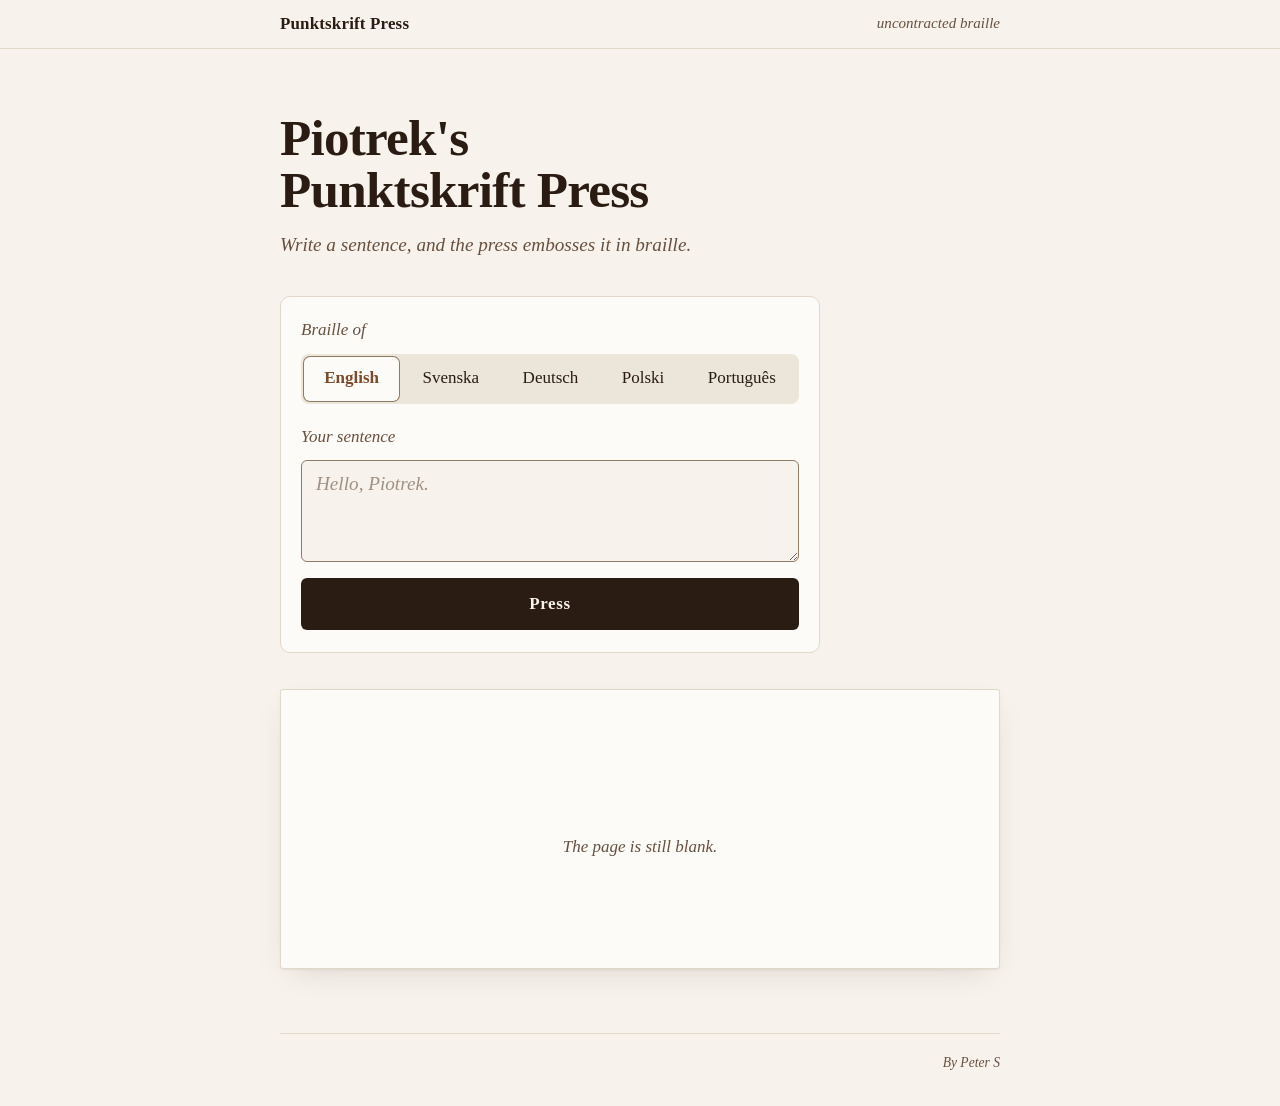
==== index.html @ 2b4dc721 "Page skeleton: sentence slip, language switch, Press button, blank sheet Colours, type, nav and foot" ====
<!DOCTYPE html>
<html lang="en">
<head>
<meta charset="utf-8">
<meta name="viewport" content="width=device-width, initial-scale=1, viewport-fit=cover">
<meta name="theme-color" content="#f7f3ec" media="(prefers-color-scheme: light)">
<meta name="theme-color" content="#19110c" media="(prefers-color-scheme: dark)">
<title>Piotrek's Punktskrift Press</title>
<link rel="stylesheet" href="css/site.css">
<link rel="stylesheet" href="css/press.css">
</head>
<body>
<nav class="nav" aria-label="Punktskrift Press"><div class="in">
  <a class="brand" href="index.html" aria-current="page">Punktskrift Press</a>
  <span class="aside">uncontracted braille</span>
</div></nav>
<main>
  <header class="mast">
    <h1>Piotrek's Punktskrift Press</h1>
    <p class="sub">Write a sentence, and the press embosses it in braille.</p>
  </header>

  <form id="press" class="slip" autocomplete="off">
    <span class="lbl" id="lang-label">Braille of</span>
    <div class="seg" id="langs" role="radiogroup" aria-labelledby="lang-label">
      <button type="button" role="radio" aria-checked="true" class="on" data-lang="en" lang="en">English</button>
      <button type="button" role="radio" aria-checked="false" data-lang="sv" lang="sv">Svenska</button>
      <button type="button" role="radio" aria-checked="false" data-lang="de" lang="de">Deutsch</button>
      <button type="button" role="radio" aria-checked="false" data-lang="pl" lang="pl">Polski</button>
      <button type="button" role="radio" aria-checked="false" data-lang="pt" lang="pt-PT">Português</button>
    </div>
    <label class="lbl" for="text">Your sentence</label>
    <textarea id="text" rows="3" spellcheck="false" placeholder="Hello, Piotrek."></textarea>
    <button type="submit" class="primary" id="go">Press</button>
  </form>

  <section class="sheet-wrap" aria-label="Braille page">
    <div class="sheet" id="sheet">
      <p class="blank">The page is still blank.</p>
    </div>
  </section>
</main>
<footer class="foot">By Peter S</footer>
</body>
</html>
---- css/site.css ----
/* Punktskrift Press: the colours (light and dark), the type, the nav and the footer.
   Copied from Piotrek's Polynoun Tincture so the two look like siblings. */
:root{
  --serif:"Iowan Old Style","Palatino Linotype","URW Palladio L",P052,Palatino,"Book Antiqua",Georgia,serif;
  --paper:#f7f3ec;
  --card:#fdfbf7;
  --sunk:#ece5d9;
  --ink:#2a1c13;
  --muted:#67503f;
  --line:#e2d8c8;
  --edge:#8f7a63;
  --hover:rgba(42,28,19,.06);
  --focus:#2a1c13;
  --ok:#2c6640;
  --okbg:#e0eadb;
  --bad:#9a3426;
  --badbg:#f4ddd5;
  color-scheme:light;
}
@media (prefers-color-scheme:dark){
  :root:not([data-theme="light"]){
    --paper:#19110c;
    --card:#221812;
    --sunk:#2c2019;
    --ink:#f0e4d2;
    --muted:#ab9886;
    --line:#3a2b21;
    --edge:#76624f;
    --hover:rgba(240,228,210,.06);
    --focus:#f0e4d2;
    --ok:#95d3a5;
    --okbg:#1d3123;
    --bad:#f29d90;
    --badbg:#40231c;
    color-scheme:dark;
  }
}
:root[data-theme="dark"]{
  --paper:#19110c;
  --card:#221812;
  --sunk:#2c2019;
  --ink:#f0e4d2;
  --muted:#ab9886;
  --line:#3a2b21;
  --edge:#76624f;
  --hover:rgba(240,228,210,.06);
  --focus:#f0e4d2;
  --ok:#95d3a5;
  --okbg:#1d3123;
  --bad:#f29d90;
  --badbg:#40231c;
  color-scheme:dark;
}
html{height:100%;scroll-padding-top:env(safe-area-inset-top,0px);-webkit-text-size-adjust:100%}
*,*::before,*::after{box-sizing:border-box}
[hidden]{display:none!important}
body{margin:0;min-height:100%;background:var(--paper);color:var(--ink);font:17px/1.55 var(--serif);font-kerning:normal;-webkit-font-smoothing:antialiased;-moz-osx-font-smoothing:grayscale;padding:env(safe-area-inset-top,0px) env(safe-area-inset-right,0px) env(safe-area-inset-bottom,0px) env(safe-area-inset-left,0px)}
button,input,textarea{font:inherit;color:inherit}
button{cursor:pointer;-webkit-tap-highlight-color:transparent}
:focus-visible{outline:2px solid var(--focus);outline-offset:2px}

/* Site navigation */
.nav{border-bottom:1px solid var(--line)}
.nav .in{display:flex;align-items:center;justify-content:space-between;gap:12px;max-width:760px;margin:0 auto;padding:2px 20px}
.brand{display:inline-flex;align-items:center;min-height:44px;color:var(--ink);font-weight:600;font-size:1.06rem;letter-spacing:.01em;text-decoration:none;border-radius:4px}
.nav .aside{color:var(--muted);font-style:italic;font-size:.94rem}

/* Footer: a hairline the width of the text column, then the credit */
.foot{width:calc(100% - 40px);max-width:720px;margin:0 auto;padding:18px 0 32px;border-top:1px solid var(--line);color:var(--muted);font-style:italic;font-size:.85rem;text-align:right}

@media (max-width:400px){
  .nav .in{padding-left:16px;padding-right:16px}
  .foot{width:calc(100% - 32px)}
}
@media (hover:hover){
  .brand:hover{color:var(--ink)}
}
@media (prefers-reduced-motion:reduce){
  *,*::before,*::after{transition:none!important;animation:none!important}
}
---- css/press.css ----
/* Punktskrift Press: the input slip, the language switch, the Press button and the braille sheet.
   Loaded after site.css. The control styles follow Polynoun's trainers. */
:root{
  --accent:#7a4b2c;
  --fill:#2a1c13;
  --on-fill:#f7f3ec;
  --ring:rgba(122,75,44,.22);
}
@media (prefers-color-scheme:dark){
  :root:not([data-theme="light"]){
    --accent:#d9a77f;
    --fill:#f0e4d2;
    --on-fill:#19110c;
    --ring:rgba(217,167,127,.25);
  }
}
:root[data-theme="dark"]{
  --accent:#d9a77f;
  --fill:#f0e4d2;
  --on-fill:#19110c;
  --ring:rgba(217,167,127,.25);
}

main{max-width:760px;margin:0 auto;padding:clamp(32px,7vh,64px) 20px 64px}

/* Masthead, as on Polynoun's front page */
.mast{max-width:540px}
h1{margin:0;font-weight:600;font-size:clamp(2.3rem,9vw,3.2rem);line-height:1.02;letter-spacing:-.015em;text-wrap:balance}
.sub{margin:14px 0 0;color:var(--muted);font-style:italic;font-size:1.2rem;text-wrap:pretty}

/* The slip you write on */
.slip{max-width:540px;margin:36px 0 0;padding:20px 20px 22px;background:var(--card);border:1px solid var(--line);border-radius:10px}
.lbl{display:block;margin:0 0 10px;color:var(--muted);font-style:italic}
.seg{display:flex;flex-wrap:wrap;gap:3px;padding:3px;margin:0 0 20px;background:var(--sunk);border-radius:8px}
.seg button{flex:1 1 auto;min-height:44px;padding:8px;border:0;border-radius:6px;background:transparent;white-space:nowrap;transition:background-color .15s,color .15s}
.seg button.on{background:var(--card);color:var(--accent);font-weight:600;box-shadow:0 0 0 1px var(--edge)}
#text{display:block;width:100%;min-height:88px;padding:10px 14px;border:1px solid var(--edge);border-radius:6px;background:var(--paper);font-size:1.2rem;line-height:1.4;resize:vertical;transition:border-color .15s,box-shadow .15s}
#text:focus{outline:none;border-color:var(--accent);box-shadow:0 0 0 3px var(--ring)}
#text::placeholder{color:var(--muted);opacity:.6;font-style:italic}
.primary{display:flex;align-items:center;justify-content:center;width:100%;min-height:52px;margin-top:16px;padding:12px 20px;border:0;border-radius:6px;background:var(--fill);color:var(--on-fill);font-weight:600;font-size:1.06rem;letter-spacing:.04em;transition:opacity .15s}
.primary:active{opacity:.85}

/* The sheet of braille paper */
.sheet-wrap{margin:36px 0 0}
.sheet{position:relative;min-height:280px;padding:clamp(24px,6vw,48px);background:var(--card);border:1px solid var(--line);border-radius:3px;box-shadow:0 1px 2px rgba(42,28,19,.06),0 10px 30px -12px rgba(42,28,19,.18)}
.blank{margin:0;color:var(--muted);font-style:italic;text-align:center;padding-top:96px}

@media (max-width:400px){main{padding-left:16px;padding-right:16px}.slip{padding:16px}}
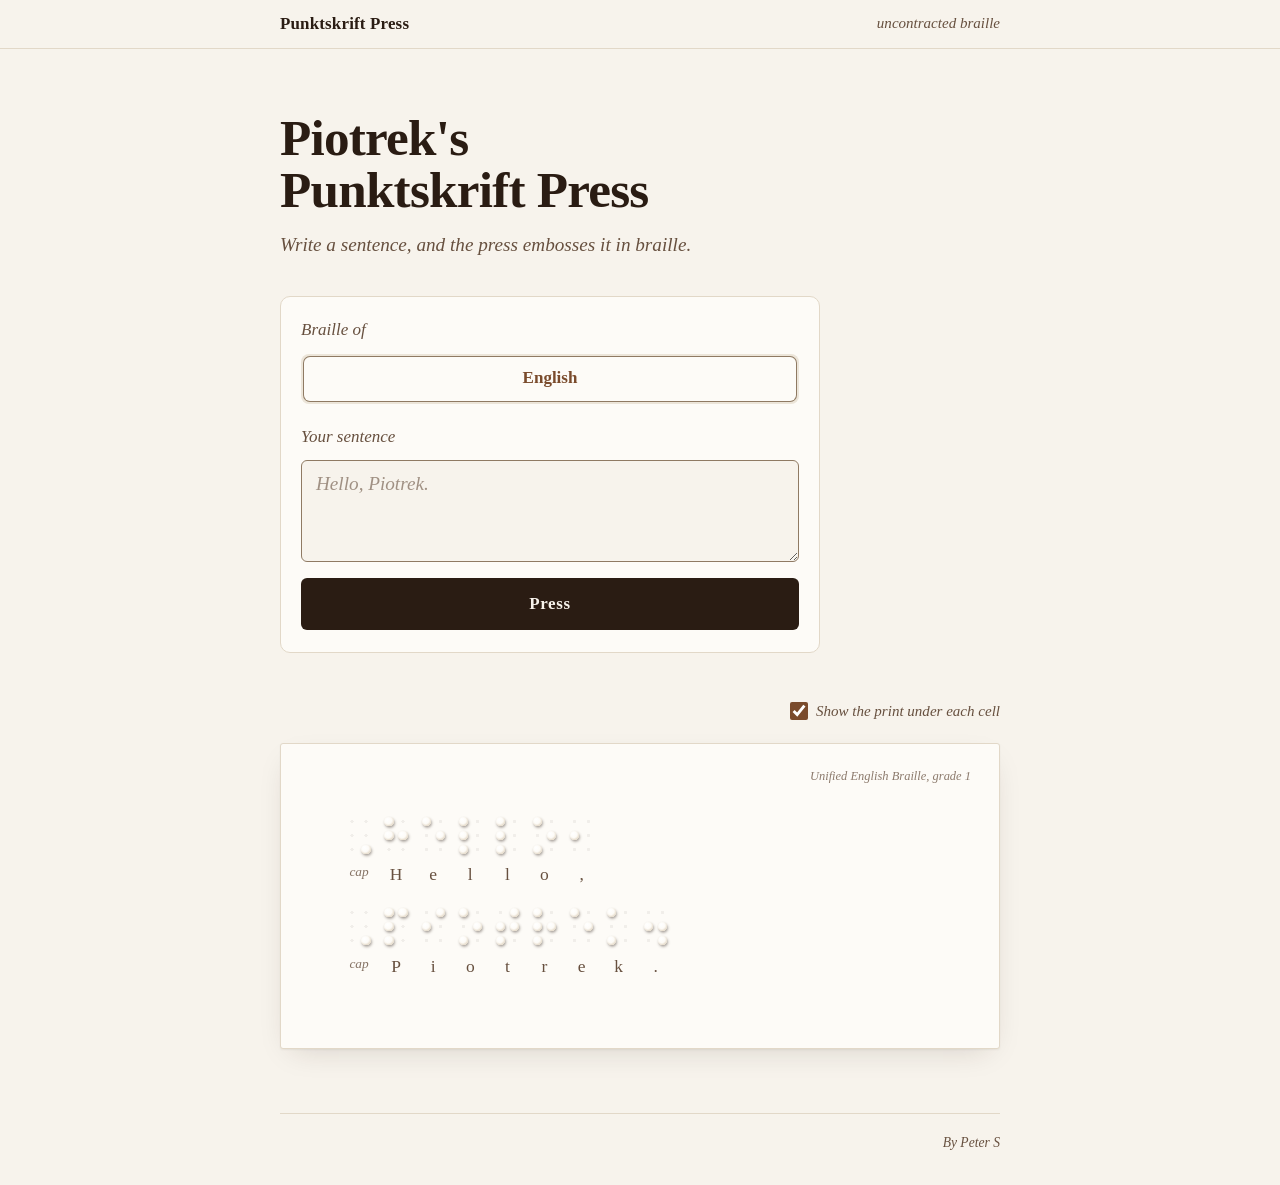
==== commit 96b22483: "Lay the braille out on the sheet: embossed dots, small print under each cell Raised dots are drawn i" ====
--- a/index.html
+++ b/index.html
@@ -22,24 +22,24 @@
 
   <form id="press" class="slip" autocomplete="off">
     <span class="lbl" id="lang-label">Braille of</span>
-    <div class="seg" id="langs" role="radiogroup" aria-labelledby="lang-label">
-      <button type="button" role="radio" aria-checked="true" class="on" data-lang="en" lang="en">English</button>
-      <button type="button" role="radio" aria-checked="false" data-lang="sv" lang="sv">Svenska</button>
-      <button type="button" role="radio" aria-checked="false" data-lang="de" lang="de">Deutsch</button>
-      <button type="button" role="radio" aria-checked="false" data-lang="pl" lang="pl">Polski</button>
-      <button type="button" role="radio" aria-checked="false" data-lang="pt" lang="pt-PT">Português</button>
-    </div>
+    <div class="seg" id="langs" role="radiogroup" aria-labelledby="lang-label"></div>
     <label class="lbl" for="text">Your sentence</label>
     <textarea id="text" rows="3" spellcheck="false" placeholder="Hello, Piotrek."></textarea>
     <button type="submit" class="primary" id="go">Press</button>
   </form>
 
   <section class="sheet-wrap" aria-label="Braille page">
-    <div class="sheet" id="sheet">
-      <p class="blank">The page is still blank.</p>
+    <div class="tools">
+      <label class="toggle"><input type="checkbox" id="show-print" checked> Show the print under each cell</label>
     </div>
+    <div class="sheet" id="sheet"></div>
+    <p class="note" id="note" hidden></p>
+    <p class="sr" id="reader" aria-live="polite"></p>
   </section>
 </main>
 <footer class="foot">By Peter S</footer>
+<script src="js/tables.js"></script>
+<script src="js/braille.js"></script>
+<script src="js/press.js"></script>
 </body>
 </html>
--- a/css/press.css
+++ b/css/press.css
@@ -40,9 +40,54 @@
 .primary{display:flex;align-items:center;justify-content:center;width:100%;min-height:52px;margin-top:16px;padding:12px 20px;border:0;border-radius:6px;background:var(--fill);color:var(--on-fill);font-weight:600;font-size:1.06rem;letter-spacing:.04em;transition:opacity .15s}
 .primary:active{opacity:.85}
 
-/* The sheet of braille paper */
+/* The sheet of braille paper.
+   Sizes follow real braille: dots 2.5 mm apart, cells 6 mm apart, lines 10 mm apart.
+   --u is one dot step; everything else is a multiple of it. */
 .sheet-wrap{margin:36px 0 0}
-.sheet{position:relative;min-height:280px;padding:clamp(24px,6vw,48px);background:var(--card);border:1px solid var(--line);border-radius:3px;box-shadow:0 1px 2px rgba(42,28,19,.06),0 10px 30px -12px rgba(42,28,19,.18)}
-.blank{margin:0;color:var(--muted);font-style:italic;text-align:center;padding-top:96px}
+.tools{display:flex;justify-content:flex-end;gap:16px;margin:0 0 10px}
+.toggle{display:inline-flex;align-items:center;gap:8px;min-height:44px;color:var(--muted);font-style:italic;font-size:.94rem;cursor:pointer}
+.toggle input{width:18px;height:18px;margin:0;accent-color:var(--accent)}
+.sheet{
+  --u:clamp(9px,2.6vw,14px);
+  position:relative;min-height:calc(var(--u) * 16);padding:calc(var(--u) * 5) clamp(18px,5vw,calc(var(--u) * 5));
+  background:var(--card);border:1px solid var(--line);border-radius:3px;
+  box-shadow:0 1px 2px rgba(42,28,19,.06),0 10px 30px -12px rgba(42,28,19,.18);
+  /* Embossing: the dots are paper too, lit from the top left */
+  --hi:#ffffff;--lo:#e6dccb;--shade:rgba(42,28,19,.42);--pin:rgba(42,28,19,.06);
+}
+@media (prefers-color-scheme:dark){
+  :root:not([data-theme="light"]) .sheet{--hi:#4d3c2f;--lo:#140d09;--shade:rgba(0,0,0,.7);--pin:rgba(240,228,210,.07)}
+}
+:root[data-theme="dark"] .sheet{--hi:#4d3c2f;--lo:#140d09;--shade:rgba(0,0,0,.7);--pin:rgba(240,228,210,.07)}
+
+.stamp{position:absolute;top:calc(var(--u) * 1.6);right:calc(var(--u) * 2);margin:0;color:var(--muted);font-style:italic;font-size:.78rem;opacity:.75}
+
+.line{display:flex;flex-wrap:wrap;column-gap:calc(var(--u) * 3.3);row-gap:calc(var(--u) * 1.4)}
+.line+.line{margin-top:calc(var(--u) * 1.4)}
+.line.empty{height:calc(var(--u) * 3)}
+.word{display:inline-flex;gap:calc(var(--u) * .65)}
+.glyph{display:inline-flex;flex-direction:column;align-items:center}
+.cells{display:inline-flex;gap:calc(var(--u) * .65)}
+
+/* A cell: two columns of three dots, numbered down the left (1 2 3) then the right (4 5 6) */
+.cell{display:grid;grid-template-columns:repeat(2,var(--u));grid-template-rows:repeat(3,var(--u));place-items:center}
+.d1{grid-area:1/1}.d2{grid-area:2/1}.d3{grid-area:3/1}.d4{grid-area:1/2}.d5{grid-area:2/2}.d6{grid-area:3/2}
+.dot{width:calc(var(--u) * .66);height:calc(var(--u) * .66);border-radius:50%;background:radial-gradient(circle,var(--pin) 0 22%,transparent 26%)}
+.dot.up{
+  background:radial-gradient(circle at 34% 30%,var(--hi) 0,var(--card) 48%,var(--lo) 100%);
+  box-shadow:calc(var(--u) * .06) calc(var(--u) * .12) calc(var(--u) * .2) var(--shade),inset calc(var(--u) * -.04) calc(var(--u) * -.06) calc(var(--u) * .1) var(--lo);
+}
+/* A character this braille has no cell for: the outline of an empty cell */
+.cell.missing{width:calc(var(--u) * 2);height:calc(var(--u) * 3);border:1px dashed var(--edge);border-radius:3px;opacity:.7}
+
+/* The print, small, under each cell */
+.print{min-height:1.3em;margin-top:calc(var(--u) * .5);color:var(--muted);font-size:calc(var(--u) * 1.25);line-height:1.3;white-space:pre}
+.print.label{font-style:italic;font-size:calc(var(--u) * .95);opacity:.8}
+.glyph.unknown .print{color:var(--accent)}
+.sheet.bare .print{visibility:hidden}
+.sheet.bare .line{row-gap:calc(var(--u) * 1)}
+
+.note{margin:12px 0 0;color:var(--muted);font-style:italic;font-size:.94rem}
+.sr{position:absolute;width:1px;height:1px;margin:-1px;padding:0;overflow:hidden;clip:rect(0 0 0 0);white-space:nowrap;border:0}
 
 @media (max-width:400px){main{padding-left:16px;padding-right:16px}.slip{padding:16px}}
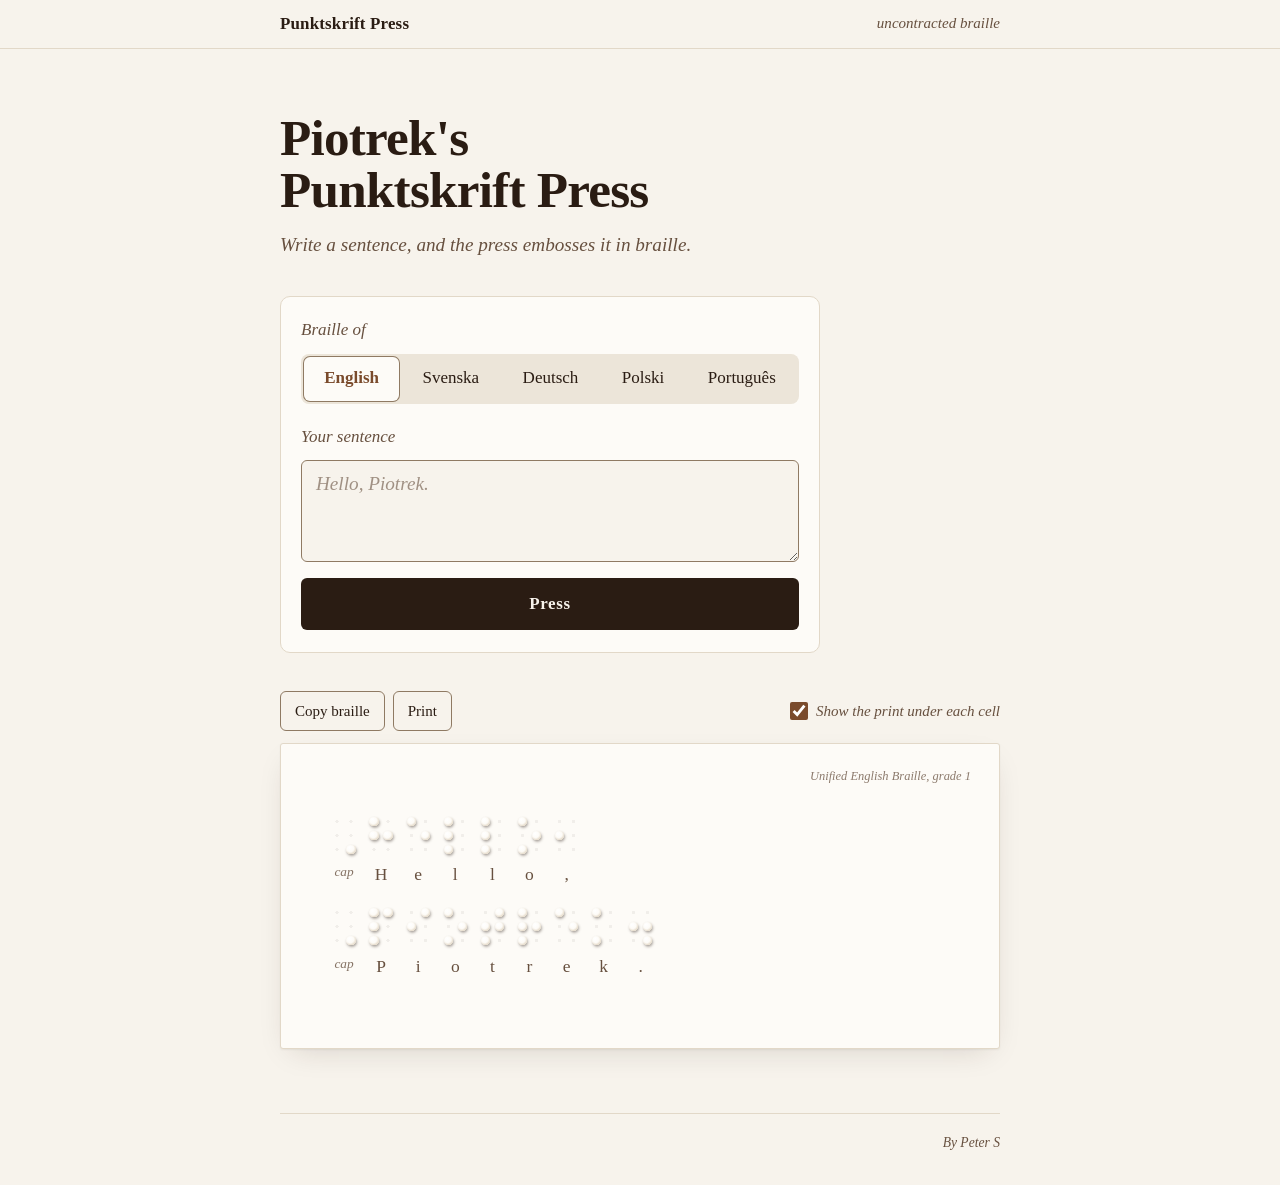
==== commit 30e91ffb: "Share, copy and print the sheet The address keeps the language and the sentence (#sv/hej%20piotrek)," ====
--- a/index.html
+++ b/index.html
@@ -30,6 +30,8 @@
 
   <section class="sheet-wrap" aria-label="Braille page">
     <div class="tools">
+      <button type="button" class="ghost" id="copy" title="Copy the braille as Unicode text">Copy braille</button>
+      <button type="button" class="ghost" id="print">Print</button>
       <label class="toggle"><input type="checkbox" id="show-print" checked> Show the print under each cell</label>
     </div>
     <div class="sheet" id="sheet"></div>
--- a/css/press.css
+++ b/css/press.css
@@ -44,12 +44,13 @@
    Sizes follow real braille: dots 2.5 mm apart, cells 6 mm apart, lines 10 mm apart.
    --u is one dot step; everything else is a multiple of it. */
 .sheet-wrap{margin:36px 0 0}
-.tools{display:flex;justify-content:flex-end;gap:16px;margin:0 0 10px}
-.toggle{display:inline-flex;align-items:center;gap:8px;min-height:44px;color:var(--muted);font-style:italic;font-size:.94rem;cursor:pointer}
+.tools{display:flex;flex-wrap:wrap;align-items:center;gap:8px;margin:0 0 10px}
+.ghost{min-height:40px;padding:6px 14px;border:1px solid var(--edge);border-radius:6px;background:transparent;font-size:.94rem;transition:background-color .15s}
+.toggle{display:inline-flex;margin-left:auto;align-items:center;gap:8px;min-height:44px;color:var(--muted);font-style:italic;font-size:.94rem;cursor:pointer}
 .toggle input{width:18px;height:18px;margin:0;accent-color:var(--accent)}
 .sheet{
   --u:clamp(9px,2.6vw,14px);
-  position:relative;min-height:calc(var(--u) * 16);padding:calc(var(--u) * 5) clamp(18px,5vw,calc(var(--u) * 5));
+  position:relative;min-height:calc(var(--u) * 16);padding:calc(var(--u) * 5) clamp(18px,5vw,calc(var(--u) * 3.5));
   background:var(--card);border:1px solid var(--line);border-radius:3px;
   box-shadow:0 1px 2px rgba(42,28,19,.06),0 10px 30px -12px rgba(42,28,19,.18);
   /* Embossing: the dots are paper too, lit from the top left */
@@ -87,7 +88,32 @@
 .sheet.bare .print{visibility:hidden}
 .sheet.bare .line{row-gap:calc(var(--u) * 1)}
 
+/* The press at work: each cell's dots pop up at its own time (--t, set by press.js), then its print appears */
+.punching .dot.up{animation:punch .24s cubic-bezier(.3,1.6,.5,1) var(--t) both}
+.punching .print{animation:ink .3s ease-out var(--t) both}
+@keyframes punch{
+  from{transform:scale(.15);opacity:0;box-shadow:none}
+  to{transform:scale(1);opacity:1}
+}
+@keyframes ink{from{opacity:0}to{opacity:1}}
+
 .note{margin:12px 0 0;color:var(--muted);font-style:italic;font-size:.94rem}
 .sr{position:absolute;width:1px;height:1px;margin:-1px;padding:0;overflow:hidden;clip:rect(0 0 0 0);white-space:nowrap;border:0}
 
 @media (max-width:400px){main{padding-left:16px;padding-right:16px}.slip{padding:16px}}
+@media (hover:hover){.ghost:hover{background:var(--hover)}}
+
+/* Printing: just the sheet, at real braille size (dots 2.5 mm apart), with the dots in ink
+   since a printer can't emboss. */
+@media print{
+  html,body{background:#fff}
+  .nav,.mast,.slip,.tools,.note,.foot{display:none}
+  main{max-width:none;padding:0}
+  .sheet-wrap{margin:0}
+  .sheet{--u:2.5mm;padding:0;border:0;box-shadow:none;background:none}
+  .stamp{position:static;margin:0 0 6mm;text-align:right}
+  .dot.up{background:#2a1c13;box-shadow:none;print-color-adjust:exact;-webkit-print-color-adjust:exact}
+  .dot{background:none}
+  .print{color:#67503f}
+  .line,.word{break-inside:avoid}
+}
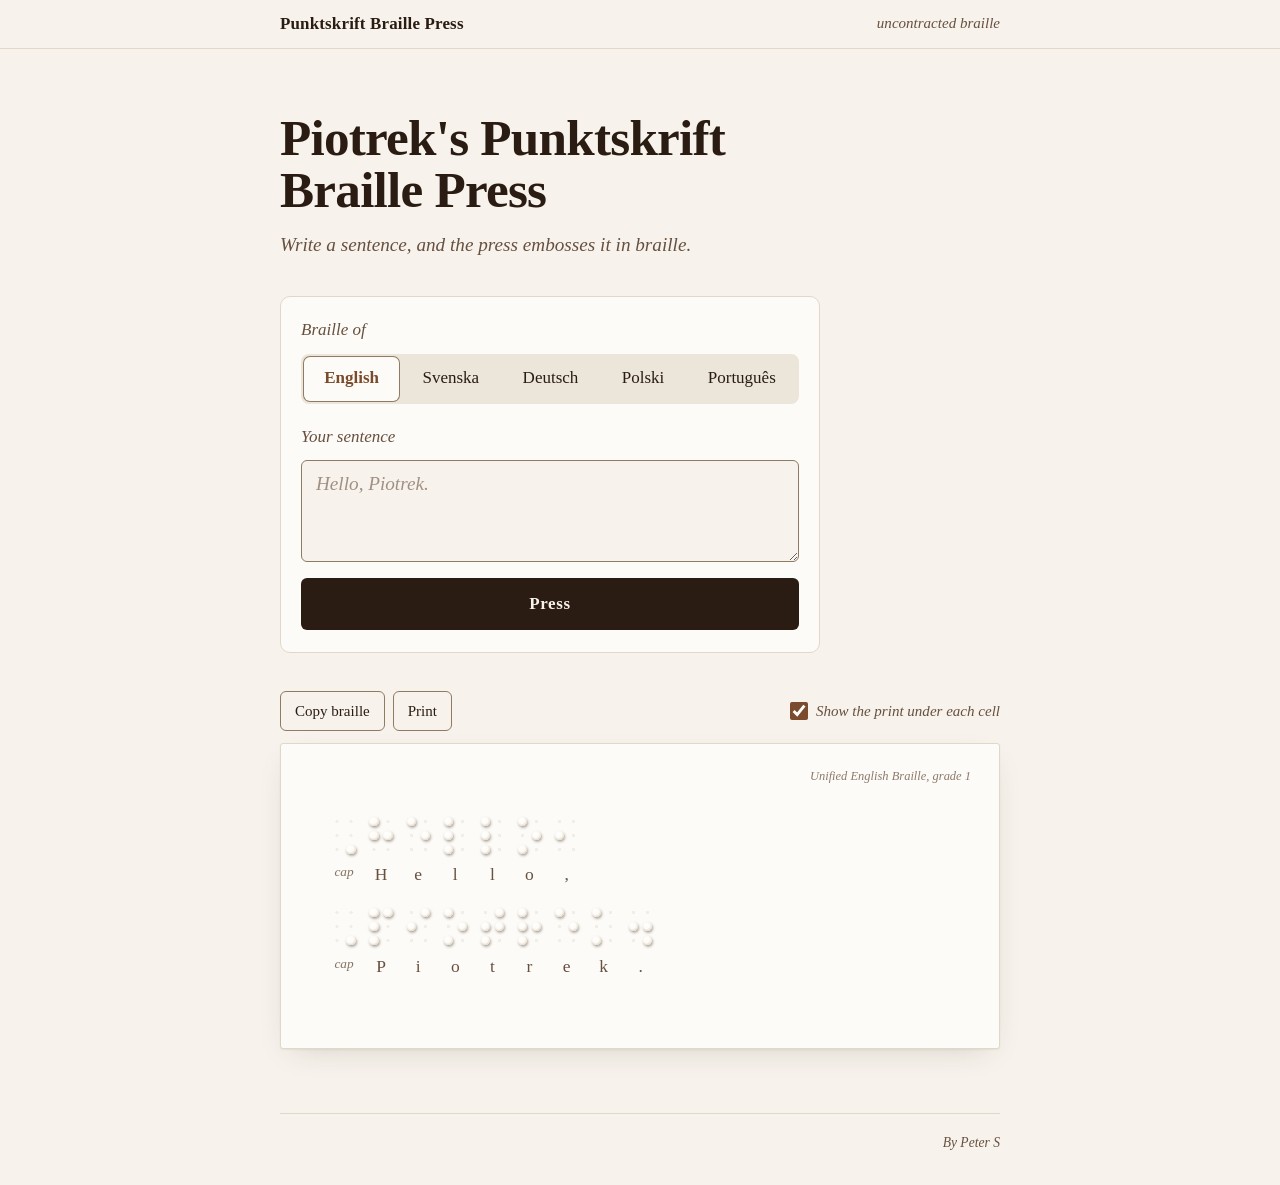
==== commit 136f7332: "Rename to Piotrek's Punktskrift Braille Press" ====
--- a/index.html
+++ b/index.html
@@ -5,18 +5,18 @@
 <meta name="viewport" content="width=device-width, initial-scale=1, viewport-fit=cover">
 <meta name="theme-color" content="#f7f3ec" media="(prefers-color-scheme: light)">
 <meta name="theme-color" content="#19110c" media="(prefers-color-scheme: dark)">
-<title>Piotrek's Punktskrift Press</title>
+<title>Piotrek's Punktskrift Braille Press</title>
 <link rel="stylesheet" href="css/site.css">
 <link rel="stylesheet" href="css/press.css">
 </head>
 <body>
-<nav class="nav" aria-label="Punktskrift Press"><div class="in">
-  <a class="brand" href="index.html" aria-current="page">Punktskrift Press</a>
+<nav class="nav" aria-label="Punktskrift Braille Press"><div class="in">
+  <a class="brand" href="index.html" aria-current="page">Punktskrift Braille Press</a>
   <span class="aside">uncontracted braille</span>
 </div></nav>
 <main>
   <header class="mast">
-    <h1>Piotrek's Punktskrift Press</h1>
+    <h1>Piotrek's Punktskrift Braille Press</h1>
     <p class="sub">Write a sentence, and the press embosses it in braille.</p>
   </header>
 
--- a/css/site.css
+++ b/css/site.css
@@ -1,4 +1,4 @@
-/* Punktskrift Press: the colours (light and dark), the type, the nav and the footer.
+/* Punktskrift Braille Press: the colours (light and dark), the type, the nav and the footer.
    Copied from Piotrek's Polynoun Tincture so the two look like siblings. */
 :root{
   --serif:"Iowan Old Style","Palatino Linotype","URW Palladio L",P052,Palatino,"Book Antiqua",Georgia,serif;
--- a/css/press.css
+++ b/css/press.css
@@ -1,4 +1,4 @@
-/* Punktskrift Press: the input slip, the language switch, the Press button and the braille sheet.
+/* Punktskrift Braille Press: the input slip, the language switch, the Press button and the braille sheet.
    Loaded after site.css. The control styles follow Polynoun's trainers. */
 :root{
   --accent:#7a4b2c;
@@ -57,9 +57,9 @@
   --hi:#ffffff;--lo:#e6dccb;--shade:rgba(42,28,19,.42);--pin:rgba(42,28,19,.06);
 }
 @media (prefers-color-scheme:dark){
-  :root:not([data-theme="light"]) .sheet{--hi:#4d3c2f;--lo:#140d09;--shade:rgba(0,0,0,.7);--pin:rgba(240,228,210,.07)}
+  :root:not([data-theme="light"]) .sheet{--hi:#5e4a3a;--lo:#140d09;--shade:rgba(0,0,0,.7);--pin:rgba(240,228,210,.07)}
 }
-:root[data-theme="dark"] .sheet{--hi:#4d3c2f;--lo:#140d09;--shade:rgba(0,0,0,.7);--pin:rgba(240,228,210,.07)}
+:root[data-theme="dark"] .sheet{--hi:#5e4a3a;--lo:#140d09;--shade:rgba(0,0,0,.7);--pin:rgba(240,228,210,.07)}
 
 .stamp{position:absolute;top:calc(var(--u) * 1.6);right:calc(var(--u) * 2);margin:0;color:var(--muted);font-style:italic;font-size:.78rem;opacity:.75}
 
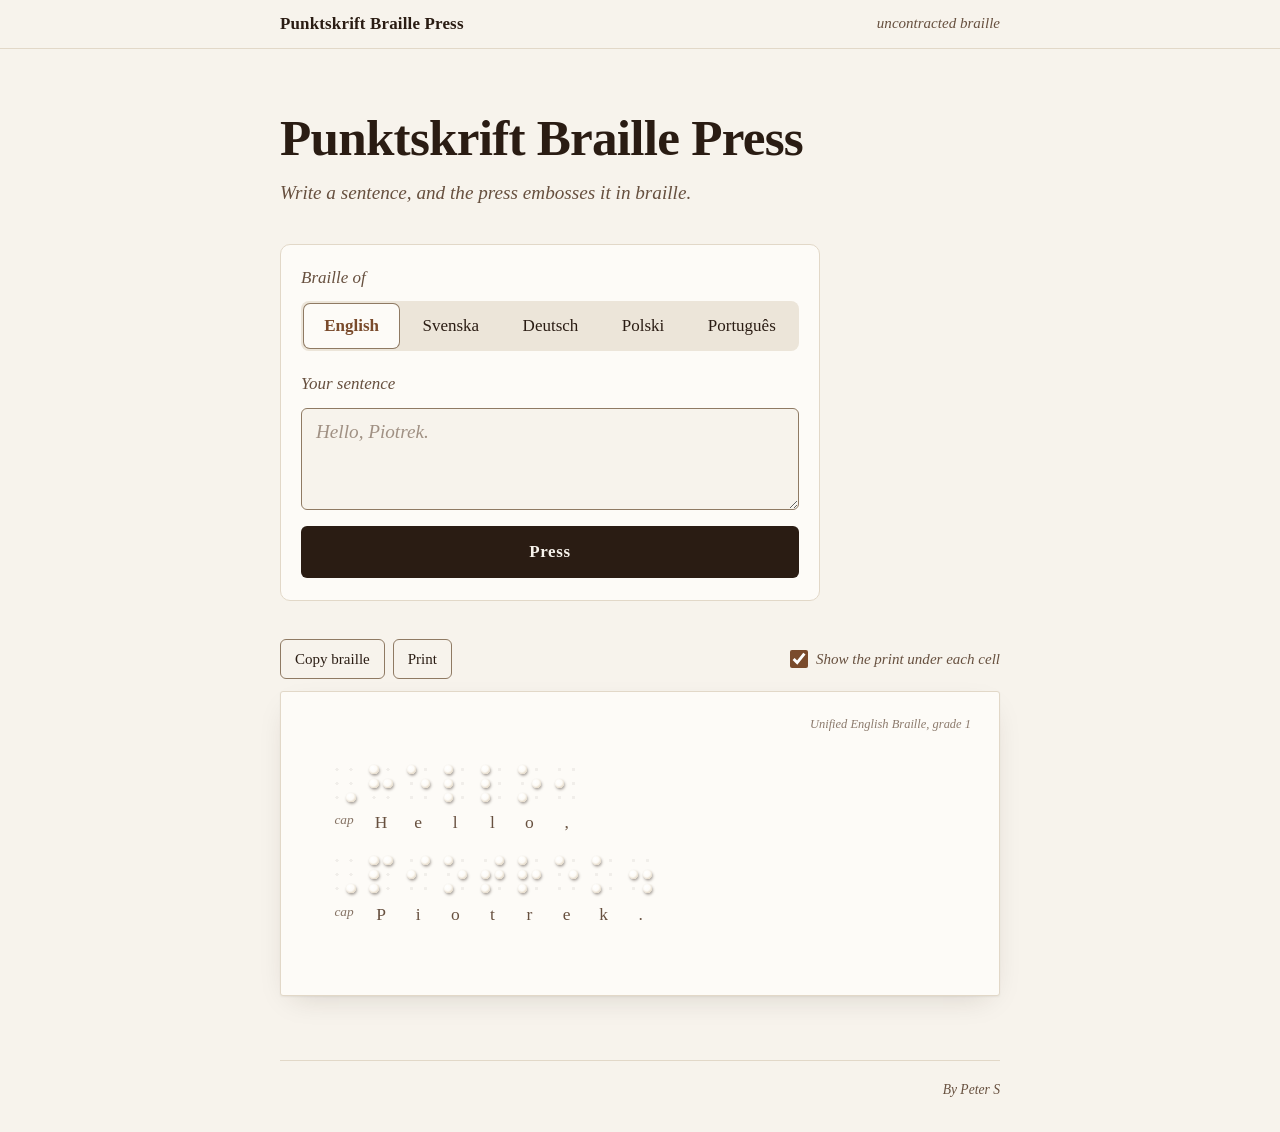
==== commit 20e698aa: "Title: Punktskrift Braille Press" ====
--- a/index.html
+++ b/index.html
@@ -5,7 +5,7 @@
 <meta name="viewport" content="width=device-width, initial-scale=1, viewport-fit=cover">
 <meta name="theme-color" content="#f7f3ec" media="(prefers-color-scheme: light)">
 <meta name="theme-color" content="#19110c" media="(prefers-color-scheme: dark)">
-<title>Piotrek's Punktskrift Braille Press</title>
+<title>Punktskrift Braille Press</title>
 <link rel="stylesheet" href="css/site.css">
 <link rel="stylesheet" href="css/press.css">
 </head>
@@ -16,7 +16,7 @@
 </div></nav>
 <main>
   <header class="mast">
-    <h1>Piotrek's Punktskrift Braille Press</h1>
+    <h1>Punktskrift Braille Press</h1>
     <p class="sub">Write a sentence, and the press embosses it in braille.</p>
   </header>
 
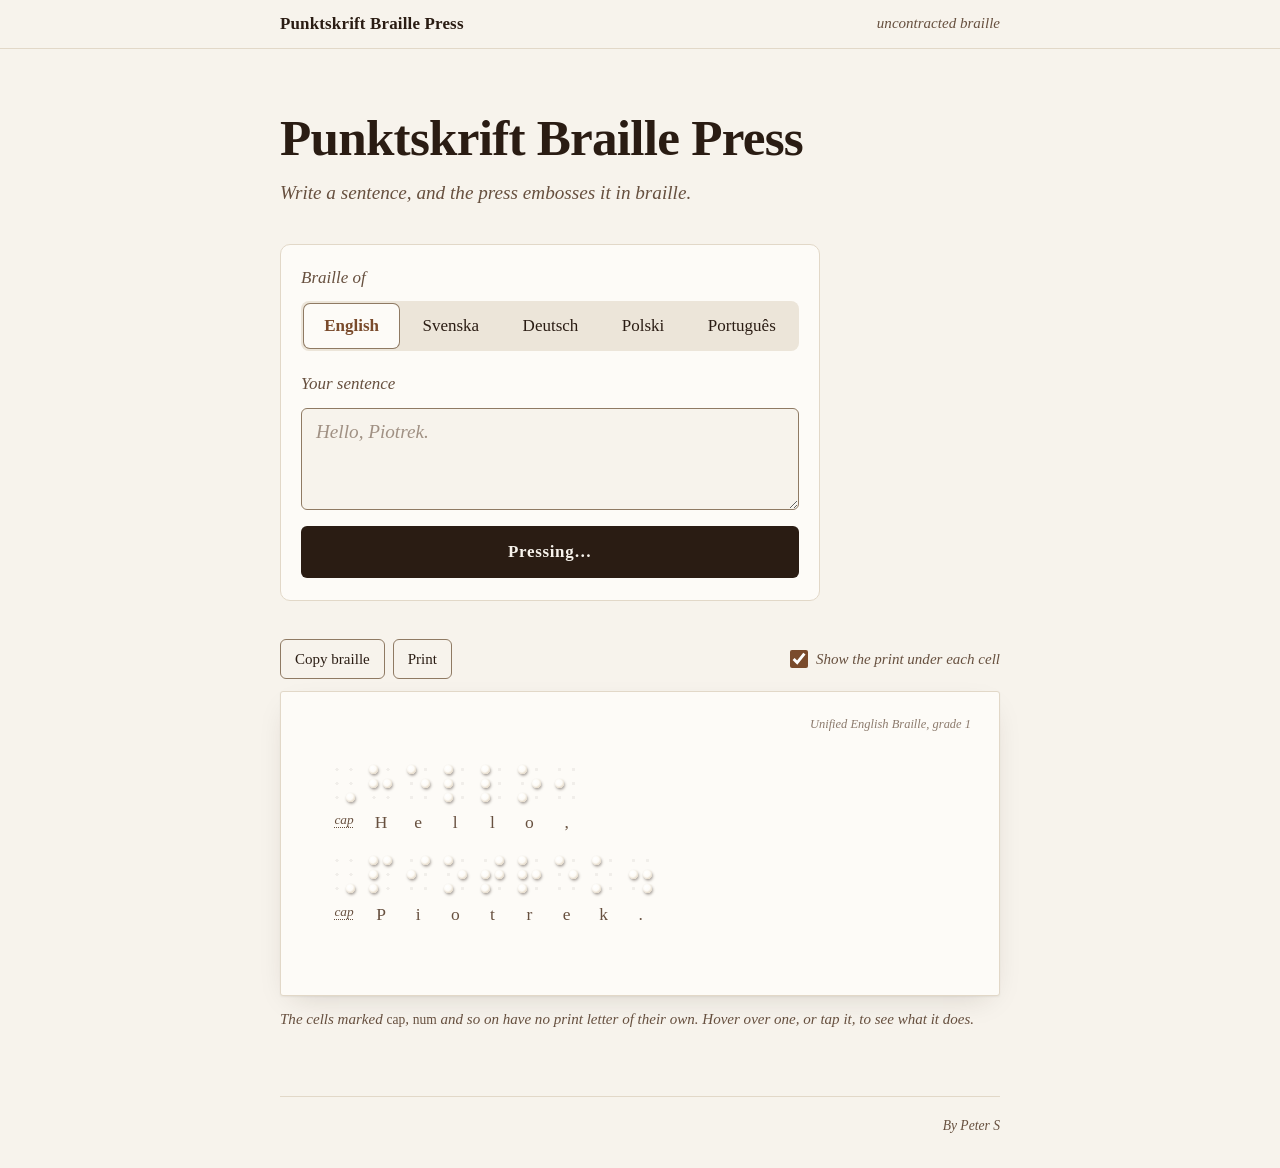
==== commit 3afb832b: "Explain the indicator cells on hover or tap Cells like cap, caps, num and let have no print letter, " ====
--- a/index.html
+++ b/index.html
@@ -35,6 +35,7 @@
       <label class="toggle"><input type="checkbox" id="show-print" checked> Show the print under each cell</label>
     </div>
     <div class="sheet" id="sheet"></div>
+    <p class="note" id="explain-hint" hidden>The cells marked <span class="eg">cap</span>, <span class="eg">num</span> and so on have no print letter of their own. Hover over one, or tap it, to see what it does.</p>
     <p class="note" id="note" hidden></p>
     <p class="sr" id="reader" aria-live="polite"></p>
   </section>
--- a/css/press.css
+++ b/css/press.css
@@ -89,8 +89,8 @@
 .sheet.bare .line{row-gap:calc(var(--u) * 1)}
 
 /* The press at work: each cell's dots pop up at its own time (--t, set by press.js), then its print appears */
-.punching .dot.up{animation:punch .24s cubic-bezier(.3,1.6,.5,1) var(--t) both}
-.punching .print{animation:ink .3s ease-out var(--t) both}
+.punching .dot.up{animation:punch .4s cubic-bezier(.3,1.5,.5,1) var(--t) both}
+.punching .print{animation:ink .5s ease-out var(--t) both}
 @keyframes punch{
   from{transform:scale(.15);opacity:0;box-shadow:none}
   to{transform:scale(1);opacity:1}
@@ -98,6 +98,13 @@
 @keyframes ink{from{opacity:0}to{opacity:1}}
 
 .note{margin:12px 0 0;color:var(--muted);font-style:italic;font-size:.94rem}
+.note .eg{font-style:normal;font-size:.9em}
+
+/* Labelled cells explain themselves: a dotted underline under the label, and an ink slip on hover or tap */
+.explained{cursor:help}
+.explained .print{text-decoration:underline dotted;text-decoration-thickness:1px;text-underline-offset:3px}
+.explain{position:fixed;left:0;top:0;z-index:20;max-width:min(300px,calc(100vw - 16px));padding:7px 12px 8px;border-radius:6px;background:var(--ink);color:var(--paper);font:italic .9rem/1.45 var(--serif);pointer-events:none;opacity:0;transition:opacity .12s}
+.explain.on{opacity:1}
 .sr{position:absolute;width:1px;height:1px;margin:-1px;padding:0;overflow:hidden;clip:rect(0 0 0 0);white-space:nowrap;border:0}
 
 @media (max-width:400px){main{padding-left:16px;padding-right:16px}.slip{padding:16px}}
@@ -107,7 +114,8 @@
    since a printer can't emboss. */
 @media print{
   html,body{background:#fff}
-  .nav,.mast,.slip,.tools,.note,.foot{display:none}
+  .nav,.mast,.slip,.tools,.note,.foot,.explain{display:none}
+  .explained .print{text-decoration:none}
   main{max-width:none;padding:0}
   .sheet-wrap{margin:0}
   .sheet{--u:2.5mm;padding:0;border:0;box-shadow:none;background:none}
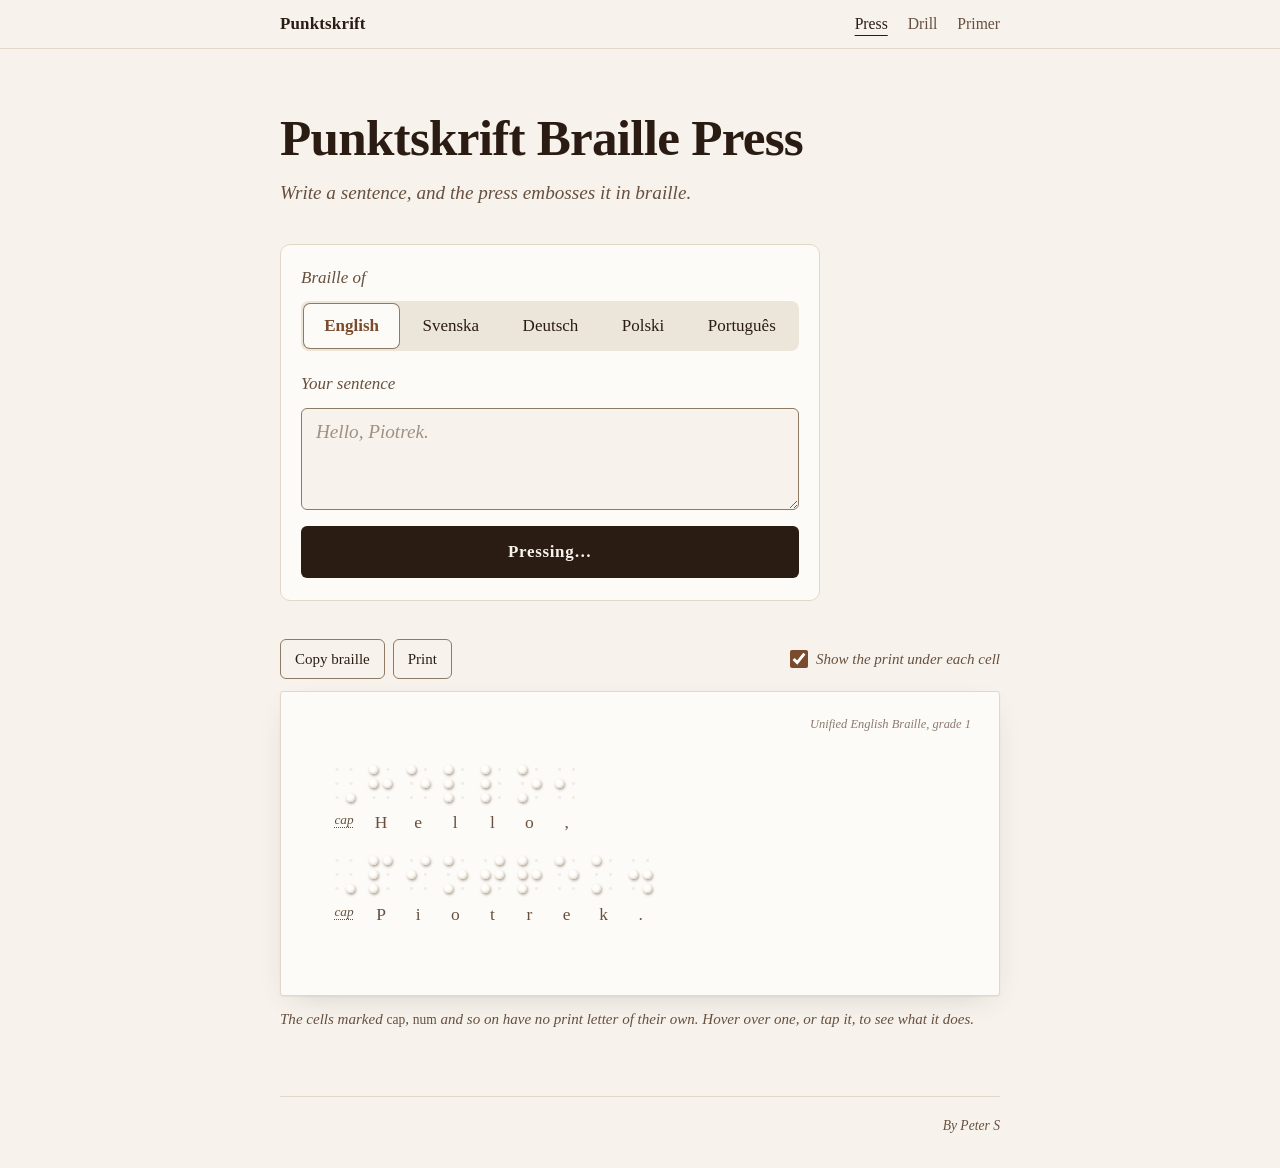
==== commit 0dec27b1: "Three pages: Press, Drill and Primer The nav bar links the pages (the current one underlined, as on " ====
--- a/index.html
+++ b/index.html
@@ -7,12 +7,17 @@
 <meta name="theme-color" content="#19110c" media="(prefers-color-scheme: dark)">
 <title>Punktskrift Braille Press</title>
 <link rel="stylesheet" href="css/site.css">
+<link rel="stylesheet" href="css/braille.css">
 <link rel="stylesheet" href="css/press.css">
 </head>
 <body>
-<nav class="nav" aria-label="Punktskrift Braille Press"><div class="in">
-  <a class="brand" href="index.html" aria-current="page">Punktskrift Braille Press</a>
-  <span class="aside">uncontracted braille</span>
+<nav class="nav" aria-label="Punktskrift"><div class="in">
+  <a class="brand" href="index.html">Punktskrift</a>
+  <div class="pages">
+    <a href="index.html" aria-current="page">Press</a>
+    <a href="drill.html">Drill</a>
+    <a href="primer.html">Primer</a>
+  </div>
 </div></nav>
 <main>
   <header class="mast">
@@ -43,6 +48,7 @@
 <footer class="foot">By Peter S</footer>
 <script src="js/tables.js"></script>
 <script src="js/braille.js"></script>
+<script src="js/common.js"></script>
 <script src="js/press.js"></script>
 </body>
 </html>
--- a/css/site.css
+++ b/css/site.css
@@ -63,7 +63,10 @@
 .nav{border-bottom:1px solid var(--line)}
 .nav .in{display:flex;align-items:center;justify-content:space-between;gap:12px;max-width:760px;margin:0 auto;padding:2px 20px}
 .brand{display:inline-flex;align-items:center;min-height:44px;color:var(--ink);font-weight:600;font-size:1.06rem;letter-spacing:.01em;text-decoration:none;border-radius:4px}
-.nav .aside{color:var(--muted);font-style:italic;font-size:.94rem}
+/* The three pages, like Polynoun's language links: the current one underlined */
+.pages{display:flex;gap:4px;margin-right:-8px}
+.pages a{display:inline-flex;align-items:center;min-height:44px;padding:0 8px;border-radius:4px;color:var(--muted);font-size:.98rem;text-decoration:none}
+.pages a[aria-current]{color:var(--ink);text-decoration:underline;text-decoration-thickness:1px;text-underline-offset:6px}
 
 /* Footer: a hairline the width of the text column, then the credit */
 .foot{width:calc(100% - 40px);max-width:720px;margin:0 auto;padding:18px 0 32px;border-top:1px solid var(--line);color:var(--muted);font-style:italic;font-size:.85rem;text-align:right}
@@ -73,7 +76,7 @@
   .foot{width:calc(100% - 32px)}
 }
 @media (hover:hover){
-  .brand:hover{color:var(--ink)}
+  .brand:hover,.pages a:hover{color:var(--ink)}
 }
 @media (prefers-reduced-motion:reduce){
   *,*::before,*::after{transition:none!important;animation:none!important}
--- a/css/braille.css
+++ b/css/braille.css
@@ -0,0 +1,109 @@
+/* Punktskrift: what the Press, the Drill and the Primer share: accent colours, the masthead, the slip
+   and its controls, buttons, and braille itself (sheet, cells, dots, print, explanations).
+   Loaded after site.css. The control styles follow Polynoun's trainers. */
+:root{
+  --accent:#7a4b2c;
+  --fill:#2a1c13;
+  --on-fill:#f7f3ec;
+  --ring:rgba(122,75,44,.22);
+  /* Embossing: the dots are paper too, lit from the top left */
+  --hi:#ffffff;--lo:#e6dccb;--shade:rgba(42,28,19,.42);--pin:rgba(42,28,19,.06);
+}
+@media (prefers-color-scheme:dark){
+  :root:not([data-theme="light"]){
+    --accent:#d9a77f;
+    --fill:#f0e4d2;
+    --on-fill:#19110c;
+    --ring:rgba(217,167,127,.25);
+    --hi:#5e4a3a;--lo:#140d09;--shade:rgba(0,0,0,.7);--pin:rgba(240,228,210,.07);
+  }
+}
+:root[data-theme="dark"]{
+  --accent:#d9a77f;
+  --fill:#f0e4d2;
+  --on-fill:#19110c;
+  --ring:rgba(217,167,127,.25);
+  --hi:#5e4a3a;--lo:#140d09;--shade:rgba(0,0,0,.7);--pin:rgba(240,228,210,.07);
+}
+
+main{max-width:760px;margin:0 auto;padding:clamp(32px,7vh,64px) 20px 64px}
+
+/* Masthead, as on Polynoun's front page */
+.mast{max-width:540px}
+h1{margin:0;font-weight:600;font-size:clamp(2.3rem,9vw,3.2rem);line-height:1.02;letter-spacing:-.015em;text-wrap:balance}
+.sub{margin:14px 0 0;color:var(--muted);font-style:italic;font-size:1.2rem;text-wrap:pretty}
+
+/* The slip: the one raised card of controls */
+.slip{max-width:540px;margin:36px 0 0;padding:20px 20px 22px;background:var(--card);border:1px solid var(--line);border-radius:10px}
+.lbl{display:block;margin:0 0 10px;color:var(--muted);font-style:italic}
+.seg{display:flex;flex-wrap:wrap;gap:3px;padding:3px;margin:0 0 20px;background:var(--sunk);border-radius:8px}
+.seg button{flex:1 1 auto;min-height:44px;padding:8px;border:0;border-radius:6px;background:transparent;white-space:nowrap;transition:background-color .15s,color .15s}
+.seg button.on{background:var(--card);color:var(--accent);font-weight:600;box-shadow:0 0 0 1px var(--edge)}
+.primary{display:flex;align-items:center;justify-content:center;width:100%;min-height:52px;margin-top:16px;padding:12px 20px;border:0;border-radius:6px;background:var(--fill);color:var(--on-fill);font-weight:600;font-size:1.06rem;letter-spacing:.04em;transition:opacity .15s}
+.primary:active{opacity:.85}
+.ghost{min-height:40px;padding:6px 14px;border:1px solid var(--edge);border-radius:6px;background:transparent;font-size:.94rem;transition:background-color .15s}
+.toggle{display:inline-flex;align-items:center;gap:8px;min-height:44px;color:var(--muted);font-style:italic;font-size:.94rem;cursor:pointer}
+.toggle input{width:18px;height:18px;margin:0;accent-color:var(--accent)}
+
+/* The sheet of braille paper.
+   Sizes follow real braille: dots 2.5 mm apart, cells 6 mm apart, lines 10 mm apart.
+   --u is one dot step; everything else is a multiple of it. */
+.sheet{
+  --u:clamp(9px,2.6vw,14px);
+  position:relative;min-height:calc(var(--u) * 16);padding:calc(var(--u) * 5) clamp(18px,5vw,calc(var(--u) * 3.5));
+  background:var(--card);border:1px solid var(--line);border-radius:3px;
+  box-shadow:0 1px 2px rgba(42,28,19,.06),0 10px 30px -12px rgba(42,28,19,.18);
+}
+.stamp{position:absolute;top:calc(var(--u) * 1.6);right:calc(var(--u) * 2);margin:0;color:var(--muted);font-style:italic;font-size:.78rem;opacity:.75}
+
+.line{display:flex;flex-wrap:wrap;column-gap:calc(var(--u) * 3.3);row-gap:calc(var(--u) * 1.4)}
+.line+.line{margin-top:calc(var(--u) * 1.4)}
+.line.empty{height:calc(var(--u) * 3)}
+.word{display:inline-flex;gap:calc(var(--u) * .65)}
+.glyph{display:inline-flex;flex-direction:column;align-items:center}
+.cells{display:inline-flex;gap:calc(var(--u) * .65)}
+
+/* A cell: two columns of three dots, numbered down the left (1 2 3) then the right (4 5 6) */
+.cell{display:grid;grid-template-columns:repeat(2,var(--u));grid-template-rows:repeat(3,var(--u));place-items:center}
+.d1{grid-area:1/1}.d2{grid-area:2/1}.d3{grid-area:3/1}.d4{grid-area:1/2}.d5{grid-area:2/2}.d6{grid-area:3/2}
+.dot{width:calc(var(--u) * .66);height:calc(var(--u) * .66);border-radius:50%;background:radial-gradient(circle,var(--pin) 0 22%,transparent 26%)}
+.dot.up{
+  background:radial-gradient(circle at 34% 30%,var(--hi) 0,var(--card) 48%,var(--lo) 100%);
+  box-shadow:calc(var(--u) * .06) calc(var(--u) * .12) calc(var(--u) * .2) var(--shade),inset calc(var(--u) * -.04) calc(var(--u) * -.06) calc(var(--u) * .1) var(--lo);
+}
+/* A character this braille has no cell for: the outline of an empty cell */
+.cell.missing{width:calc(var(--u) * 2);height:calc(var(--u) * 3);border:1px dashed var(--edge);border-radius:3px;opacity:.7}
+
+/* The print, small, under each cell */
+.print{min-height:1.3em;margin-top:calc(var(--u) * .5);color:var(--muted);font-size:calc(var(--u) * 1.25);line-height:1.3;white-space:pre}
+.print.label{font-style:italic;font-size:calc(var(--u) * .95);opacity:.8}
+.glyph.unknown .print{color:var(--accent)}
+
+/* The press at work: each cell's dots pop up at its own time (--t), then its print appears */
+.punching .dot.up{animation:punch .4s cubic-bezier(.3,1.5,.5,1) var(--t) both}
+.punching .print{animation:ink .5s ease-out var(--t) both}
+@keyframes punch{
+  from{transform:scale(.15);opacity:0;box-shadow:none}
+  to{transform:scale(1);opacity:1}
+}
+@keyframes ink{from{opacity:0}to{opacity:1}}
+
+.note{margin:12px 0 0;color:var(--muted);font-style:italic;font-size:.94rem}
+.note .eg{font-style:normal;font-size:.9em}
+
+/* Labelled cells explain themselves: a dotted underline under the label, and an ink slip on hover or tap */
+.explained{cursor:help}
+.explained .print{text-decoration:underline dotted;text-decoration-thickness:1px;text-underline-offset:3px}
+.explain{position:fixed;left:0;top:0;z-index:20;max-width:min(300px,calc(100vw - 16px));padding:7px 12px 8px;border-radius:6px;background:var(--ink);color:var(--paper);font:italic .9rem/1.45 var(--serif);pointer-events:none;opacity:0;transition:opacity .12s}
+.explain.on{opacity:1}
+.sr{position:absolute;width:1px;height:1px;margin:-1px;padding:0;overflow:hidden;clip:rect(0 0 0 0);white-space:nowrap;border:0}
+
+@media (max-width:400px){main{padding-left:16px;padding-right:16px}.slip{padding:16px}}
+@media (hover:hover){.ghost:hover{background:var(--hover)}}
+@media print{
+  html,body{background:#fff}
+  .nav,.foot,.explain{display:none}
+  .explained .print{text-decoration:none}
+  .dot.up{background:#2a1c13;box-shadow:none;print-color-adjust:exact;-webkit-print-color-adjust:exact}
+  .dot{background:none}
+}
--- a/css/press.css
+++ b/css/press.css
@@ -1,127 +1,23 @@
-/* Punktskrift Braille Press: the input slip, the language switch, the Press button and the braille sheet.
-   Loaded after site.css. The control styles follow Polynoun's trainers. */
-:root{
-  --accent:#7a4b2c;
-  --fill:#2a1c13;
-  --on-fill:#f7f3ec;
-  --ring:rgba(122,75,44,.22);
-}
-@media (prefers-color-scheme:dark){
-  :root:not([data-theme="light"]){
-    --accent:#d9a77f;
-    --fill:#f0e4d2;
-    --on-fill:#19110c;
-    --ring:rgba(217,167,127,.25);
-  }
-}
-:root[data-theme="dark"]{
-  --accent:#d9a77f;
-  --fill:#f0e4d2;
-  --on-fill:#19110c;
-  --ring:rgba(217,167,127,.25);
-}
-
-main{max-width:760px;margin:0 auto;padding:clamp(32px,7vh,64px) 20px 64px}
-
-/* Masthead, as on Polynoun's front page */
-.mast{max-width:540px}
-h1{margin:0;font-weight:600;font-size:clamp(2.3rem,9vw,3.2rem);line-height:1.02;letter-spacing:-.015em;text-wrap:balance}
-.sub{margin:14px 0 0;color:var(--muted);font-style:italic;font-size:1.2rem;text-wrap:pretty}
-
-/* The slip you write on */
-.slip{max-width:540px;margin:36px 0 0;padding:20px 20px 22px;background:var(--card);border:1px solid var(--line);border-radius:10px}
-.lbl{display:block;margin:0 0 10px;color:var(--muted);font-style:italic}
-.seg{display:flex;flex-wrap:wrap;gap:3px;padding:3px;margin:0 0 20px;background:var(--sunk);border-radius:8px}
-.seg button{flex:1 1 auto;min-height:44px;padding:8px;border:0;border-radius:6px;background:transparent;white-space:nowrap;transition:background-color .15s,color .15s}
-.seg button.on{background:var(--card);color:var(--accent);font-weight:600;box-shadow:0 0 0 1px var(--edge)}
+/* Punktskrift Braille Press: what only the Press needs: the sentence box, the tools above the sheet,
+   the print toggle, and printing. Loaded after braille.css. */
 #text{display:block;width:100%;min-height:88px;padding:10px 14px;border:1px solid var(--edge);border-radius:6px;background:var(--paper);font-size:1.2rem;line-height:1.4;resize:vertical;transition:border-color .15s,box-shadow .15s}
 #text:focus{outline:none;border-color:var(--accent);box-shadow:0 0 0 3px var(--ring)}
 #text::placeholder{color:var(--muted);opacity:.6;font-style:italic}
-.primary{display:flex;align-items:center;justify-content:center;width:100%;min-height:52px;margin-top:16px;padding:12px 20px;border:0;border-radius:6px;background:var(--fill);color:var(--on-fill);font-weight:600;font-size:1.06rem;letter-spacing:.04em;transition:opacity .15s}
-.primary:active{opacity:.85}
 
-/* The sheet of braille paper.
-   Sizes follow real braille: dots 2.5 mm apart, cells 6 mm apart, lines 10 mm apart.
-   --u is one dot step; everything else is a multiple of it. */
 .sheet-wrap{margin:36px 0 0}
 .tools{display:flex;flex-wrap:wrap;align-items:center;gap:8px;margin:0 0 10px}
-.ghost{min-height:40px;padding:6px 14px;border:1px solid var(--edge);border-radius:6px;background:transparent;font-size:.94rem;transition:background-color .15s}
-.toggle{display:inline-flex;margin-left:auto;align-items:center;gap:8px;min-height:44px;color:var(--muted);font-style:italic;font-size:.94rem;cursor:pointer}
-.toggle input{width:18px;height:18px;margin:0;accent-color:var(--accent)}
-.sheet{
-  --u:clamp(9px,2.6vw,14px);
-  position:relative;min-height:calc(var(--u) * 16);padding:calc(var(--u) * 5) clamp(18px,5vw,calc(var(--u) * 3.5));
-  background:var(--card);border:1px solid var(--line);border-radius:3px;
-  box-shadow:0 1px 2px rgba(42,28,19,.06),0 10px 30px -12px rgba(42,28,19,.18);
-  /* Embossing: the dots are paper too, lit from the top left */
-  --hi:#ffffff;--lo:#e6dccb;--shade:rgba(42,28,19,.42);--pin:rgba(42,28,19,.06);
-}
-@media (prefers-color-scheme:dark){
-  :root:not([data-theme="light"]) .sheet{--hi:#5e4a3a;--lo:#140d09;--shade:rgba(0,0,0,.7);--pin:rgba(240,228,210,.07)}
-}
-:root[data-theme="dark"] .sheet{--hi:#5e4a3a;--lo:#140d09;--shade:rgba(0,0,0,.7);--pin:rgba(240,228,210,.07)}
-
-.stamp{position:absolute;top:calc(var(--u) * 1.6);right:calc(var(--u) * 2);margin:0;color:var(--muted);font-style:italic;font-size:.78rem;opacity:.75}
-
-.line{display:flex;flex-wrap:wrap;column-gap:calc(var(--u) * 3.3);row-gap:calc(var(--u) * 1.4)}
-.line+.line{margin-top:calc(var(--u) * 1.4)}
-.line.empty{height:calc(var(--u) * 3)}
-.word{display:inline-flex;gap:calc(var(--u) * .65)}
-.glyph{display:inline-flex;flex-direction:column;align-items:center}
-.cells{display:inline-flex;gap:calc(var(--u) * .65)}
-
-/* A cell: two columns of three dots, numbered down the left (1 2 3) then the right (4 5 6) */
-.cell{display:grid;grid-template-columns:repeat(2,var(--u));grid-template-rows:repeat(3,var(--u));place-items:center}
-.d1{grid-area:1/1}.d2{grid-area:2/1}.d3{grid-area:3/1}.d4{grid-area:1/2}.d5{grid-area:2/2}.d6{grid-area:3/2}
-.dot{width:calc(var(--u) * .66);height:calc(var(--u) * .66);border-radius:50%;background:radial-gradient(circle,var(--pin) 0 22%,transparent 26%)}
-.dot.up{
-  background:radial-gradient(circle at 34% 30%,var(--hi) 0,var(--card) 48%,var(--lo) 100%);
-  box-shadow:calc(var(--u) * .06) calc(var(--u) * .12) calc(var(--u) * .2) var(--shade),inset calc(var(--u) * -.04) calc(var(--u) * -.06) calc(var(--u) * .1) var(--lo);
-}
-/* A character this braille has no cell for: the outline of an empty cell */
-.cell.missing{width:calc(var(--u) * 2);height:calc(var(--u) * 3);border:1px dashed var(--edge);border-radius:3px;opacity:.7}
-
-/* The print, small, under each cell */
-.print{min-height:1.3em;margin-top:calc(var(--u) * .5);color:var(--muted);font-size:calc(var(--u) * 1.25);line-height:1.3;white-space:pre}
-.print.label{font-style:italic;font-size:calc(var(--u) * .95);opacity:.8}
-.glyph.unknown .print{color:var(--accent)}
+.tools .toggle{margin-left:auto}
 .sheet.bare .print{visibility:hidden}
 .sheet.bare .line{row-gap:calc(var(--u) * 1)}
-
-/* The press at work: each cell's dots pop up at its own time (--t, set by press.js), then its print appears */
-.punching .dot.up{animation:punch .4s cubic-bezier(.3,1.5,.5,1) var(--t) both}
-.punching .print{animation:ink .5s ease-out var(--t) both}
-@keyframes punch{
-  from{transform:scale(.15);opacity:0;box-shadow:none}
-  to{transform:scale(1);opacity:1}
-}
-@keyframes ink{from{opacity:0}to{opacity:1}}
-
-.note{margin:12px 0 0;color:var(--muted);font-style:italic;font-size:.94rem}
-.note .eg{font-style:normal;font-size:.9em}
-
-/* Labelled cells explain themselves: a dotted underline under the label, and an ink slip on hover or tap */
-.explained{cursor:help}
-.explained .print{text-decoration:underline dotted;text-decoration-thickness:1px;text-underline-offset:3px}
-.explain{position:fixed;left:0;top:0;z-index:20;max-width:min(300px,calc(100vw - 16px));padding:7px 12px 8px;border-radius:6px;background:var(--ink);color:var(--paper);font:italic .9rem/1.45 var(--serif);pointer-events:none;opacity:0;transition:opacity .12s}
-.explain.on{opacity:1}
-.sr{position:absolute;width:1px;height:1px;margin:-1px;padding:0;overflow:hidden;clip:rect(0 0 0 0);white-space:nowrap;border:0}
-
-@media (max-width:400px){main{padding-left:16px;padding-right:16px}.slip{padding:16px}}
-@media (hover:hover){.ghost:hover{background:var(--hover)}}
 
 /* Printing: just the sheet, at real braille size (dots 2.5 mm apart), with the dots in ink
    since a printer can't emboss. */
 @media print{
-  html,body{background:#fff}
-  .nav,.mast,.slip,.tools,.note,.foot,.explain{display:none}
-  .explained .print{text-decoration:none}
+  .mast,.slip,.tools,.note{display:none}
   main{max-width:none;padding:0}
   .sheet-wrap{margin:0}
   .sheet{--u:2.5mm;padding:0;border:0;box-shadow:none;background:none}
   .stamp{position:static;margin:0 0 6mm;text-align:right}
-  .dot.up{background:#2a1c13;box-shadow:none;print-color-adjust:exact;-webkit-print-color-adjust:exact}
-  .dot{background:none}
   .print{color:#67503f}
   .line,.word{break-inside:avoid}
 }
